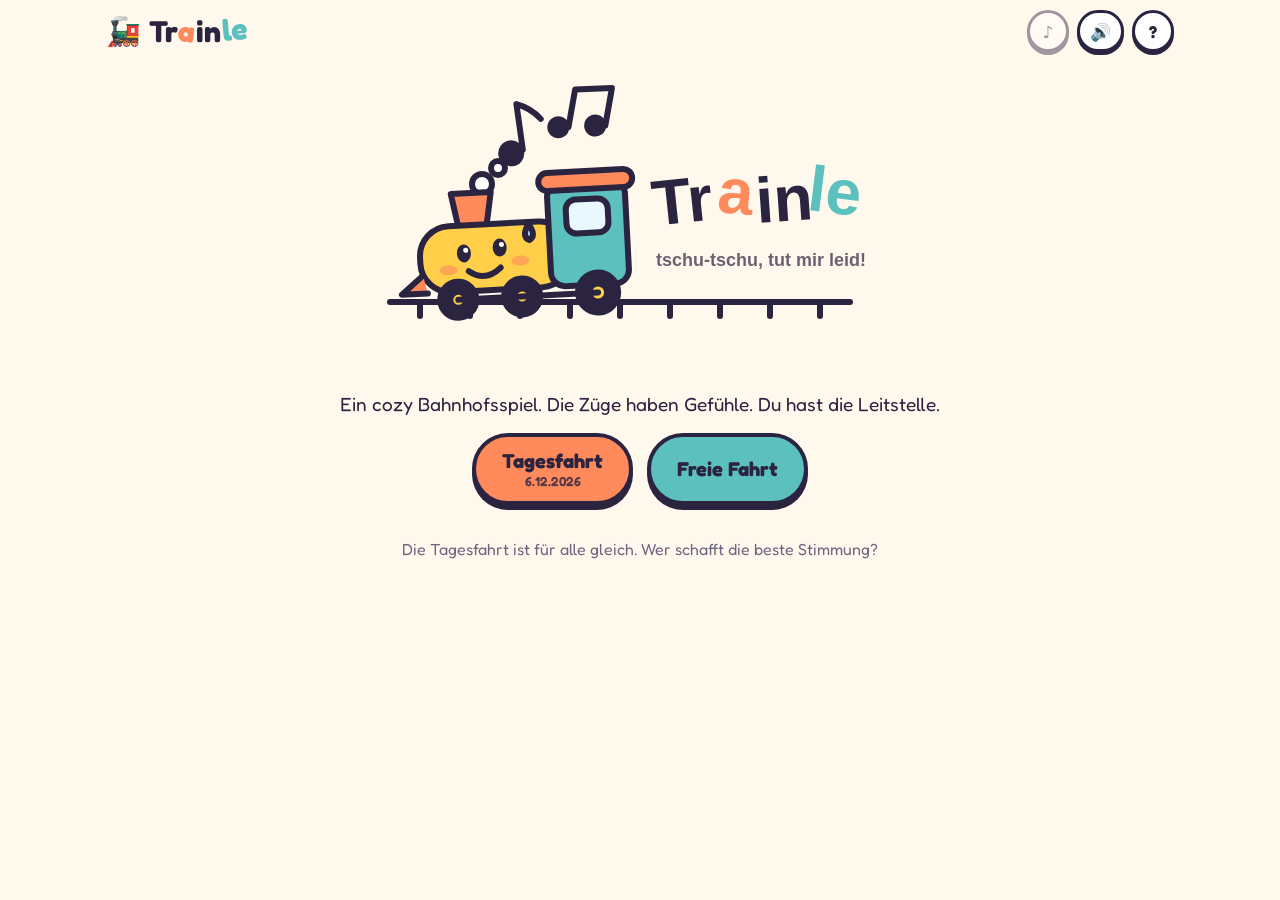
==== index.html @ d8841783 "Trainle-Prototyp: Bahnhof mit drei Gleisen und fünf Zügen mit Gefühlen - Takt-Fahrplan planen, mit K" ====
<!doctype html>
<html lang="de">
<head>
  <meta charset="utf-8">
  <meta name="viewport" content="width=device-width, initial-scale=1, viewport-fit=cover">
  <title>Trainle</title>
  <meta name="description" content="Trainle: ein cozy Bahnhofsspiel. Züge mit Gefühlen, ein Hauptbahnhof mit drei Gleisen und du in der Leitstelle.">
  <link rel="icon" href="data:image/svg+xml,%3Csvg xmlns='http://www.w3.org/2000/svg' viewBox='0 0 32 32'%3E%3Crect x='3' y='9' width='26' height='17' rx='7' fill='%23ffcf4a' stroke='%232b2440' stroke-width='2.5'/%3E%3Ccircle cx='12' cy='16' r='2' fill='%232b2440'/%3E%3Ccircle cx='20' cy='16' r='2' fill='%232b2440'/%3E%3Cpath d='M12 21q4 3 8 0' stroke='%232b2440' stroke-width='2' fill='none' stroke-linecap='round'/%3E%3C/svg%3E">
  <link rel="preconnect" href="https://fonts.googleapis.com">
  <link rel="preconnect" href="https://fonts.gstatic.com" crossorigin>
  <link href="https://fonts.googleapis.com/css2?family=Fredoka:wght@400;600;700&display=swap" rel="stylesheet">
  <link rel="stylesheet" href="style.css?v=1.0.1">
</head>
<body>
  <header class="top">
    <button id="home-btn" class="brand" type="button" title="Zum Start">
      <span class="brand-loco" aria-hidden="true">🚂</span>
      <span class="brand-word">Tr<span class="a">a</span>in<span class="le">le</span></span>
    </button>
    <div class="top-buttons">
      <button id="music-btn" class="icon-btn" type="button" title="Musik" aria-label="Musik an oder aus">♪</button>
      <button id="sound-btn" class="icon-btn" type="button" title="Ton" aria-label="Ton an oder aus">🔊</button>
      <button id="help-btn" class="icon-btn" type="button" title="So geht's" aria-label="Spielanleitung">?</button>
    </div>
  </header>

  <main>
    <section id="screen-start" class="screen">
      <img src="assets/logo.svg" class="hero-logo" alt="Trainle: eine Lok mit Gesicht, aus dem Kamin steigen Musiknoten">
      <p class="tagline">Ein cozy Bahnhofsspiel. Die Züge haben Gefühle. Du hast die Leitstelle.</p>
      <div class="start-buttons">
        <button id="daily-btn" class="big-btn" type="button">Tagesfahrt <small id="daily-date"></small></button>
        <button id="free-btn" class="big-btn alt" type="button">Freie Fahrt</button>
      </div>
      <p id="daily-best" class="dim center"></p>
      <p id="friends-note" class="dim center small"></p>
    </section>

    <section id="screen-plan" class="screen" hidden>
      <h2>Fahrplan <span id="plan-title" class="dim"></span></h2>
      <p class="dim">Der Bahnhof fährt im Takt. Lege für jede Linie das Gleis fest. Die Grafik zeigt, wo sich Züge in die Quere kommen.</p>
      <div id="plan-lines" class="plan-lines"></div>
      <div class="timeline-wrap"><svg id="timeline" viewBox="0 0 640 150" role="img" aria-label="Gleisbelegung im Tagesverlauf"></svg></div>
      <p id="plan-warn" class="plan-warn"></p>
      <label class="strict"><input type="checkbox" id="strict"> Strenger Takt <span class="dim">(kein Pausieren, Warten stresst mehr)</span></label>
      <button id="start-day" class="big-btn" type="button">Tag starten 🚆</button>
    </section>

    <section id="screen-game" class="screen wide" hidden>
      <div class="hud">
        <div class="clock" id="clock">05:00</div>
        <div class="mood" title="Stimmung im ganzen Bahnhof">
          <span class="mood-label">Stimmung</span>
          <div class="bar"><i id="mood-bar"></i></div>
          <b id="mood-val">70%</b>
        </div>
        <div class="hearts" id="hearts" title="Herzen zum Trösten. Alle 15 Minuten kommt eines dazu."></div>
        <div class="controls">
          <button id="pause-btn" class="icon-btn" type="button" title="Pause (Leertaste)" aria-label="Pause">❚❚</button>
          <button id="speed-btn" class="icon-btn" type="button" title="Tempo" aria-label="Tempo">1×</button>
        </div>
      </div>
      <div class="board">
        <aside class="queue-wrap">
          <h3>Einfahrt <span class="dim small">wartet auf ein Gleis</span></h3>
          <div id="queue" class="queue"><p class="dim small empty">Niemand wartet.</p></div>
        </aside>
        <div id="station" class="station"></div>
      </div>
      <div id="panel" class="panel"></div>
      <div id="ticker" class="ticker" aria-live="polite"></div>
      <div id="pause-overlay" class="pause-overlay" hidden><span>Pause</span></div>
    </section>

    <section id="screen-end" class="screen" hidden></section>
  </main>

  <dialog id="help">
    <h2>So geht's</h2>
    <ol>
      <li><b>Fahrplan:</b> Fünf Linien fahren im Takt. Gib jeder ein Gleis. Wo sich Blöcke überschneiden, muss jemand warten.</li>
      <li><b>Der Tag:</b> Von 05:00 bis 08:00 fahren Züge ein. Ist ihr Gleis besetzt oder sind sie Extrazüge, warten sie in der <b>Einfahrt</b>. Tippe auf den Zug und dann auf ein freies Gleis.</li>
      <li><b>Gefühle:</b> Wartende Züge werden gestresst. Tippe einen Zug an und
        <b>tröste</b> ihn (kostet ein 💛), gib ihm <b>mehr Zeit</b> oder lass ihn <b>früher los</b>. Jeder Charakter reagiert anders.</li>
      <li><b>Stimmung:</b> Wer zufrieden abfährt, hebt die Stimmung im Bahnhof. Es gibt kein Game Over, höchstens einen schlechten Tag.</li>
    </ol>
    <h3>Die Charaktere</h3>
    <ul id="help-chars" class="help-chars"></ul>
    <p class="dim small">Leertaste pausiert. Die Tagesfahrt ist für alle gleich, die freie Fahrt jedes Mal neu.</p>
    <form method="dialog"><button class="big-btn" type="submit">Los geht's</button></form>
  </dialog>

  <script src="game.js?v=1.0.2"></script>
</body>
</html>
---- style.css ----
:root {
  --bg: #fff8ec;
  --card: #ffffff;
  --ink: #2b2440;
  --dim: #6d6680;
  --accent: #ff8a5b;
  --teal: #5bc0be;
  --yellow: #ffcf4a;
  --red: #e4572e;
  --line: #2b2440;
  --sky-day: #cfeefb;
  --sky-night: #1d2340;
  --platform: #e8dcc6;
  --radius: 18px;
}

* { box-sizing: border-box; }
html, body { margin: 0; }
body {
  background: var(--bg);
  color: var(--ink);
  font-family: "Fredoka", "Trebuchet MS", system-ui, sans-serif;
  min-height: 100vh;
  -webkit-tap-highlight-color: transparent;
}
button { font: inherit; color: inherit; cursor: pointer; }
.dim { color: var(--dim); }
.small { font-size: 0.85em; }
.center { text-align: center; }
[hidden] { display: none !important; }

/* Kopfzeile */
.top {
  display: flex; align-items: center; justify-content: space-between;
  padding: 10px 16px; max-width: 1100px; margin: 0 auto;
}
.brand {
  display: flex; align-items: center; gap: 8px;
  background: none; border: 0; padding: 0;
}
.brand-loco { font-size: 28px; display: inline-block; animation: bob 1.4s ease-in-out infinite alternate; }
.brand-word { font-size: 30px; font-weight: 700; letter-spacing: 0.5px; }
.brand-word .a { color: var(--accent); display: inline-block; transform: rotate(6deg); }
.brand-word .le { color: var(--teal); display: inline-block; transform: rotate(-5deg) translateY(-2px); }
@keyframes bob { from { transform: translateY(0) rotate(-3deg); } to { transform: translateY(-3px) rotate(3deg); } }
.top-buttons { display: flex; gap: 8px; }

.icon-btn {
  min-width: 42px; height: 42px; padding: 0 10px;
  border-radius: 999px; border: 3px solid var(--ink);
  background: var(--card); font-weight: 700; font-size: 17px;
  box-shadow: 0 3px 0 var(--ink);
}
.icon-btn:active { transform: translateY(2px); box-shadow: 0 1px 0 var(--ink); }
.icon-btn.off { opacity: 0.45; }
.icon-btn:disabled { opacity: 0.35; cursor: not-allowed; }

.big-btn {
  font-size: 20px; font-weight: 700; padding: 12px 26px;
  border-radius: 999px; border: 4px solid var(--ink);
  background: var(--accent); box-shadow: 0 5px 0 var(--ink);
}
.big-btn.alt { background: var(--teal); }
.big-btn:active { transform: translateY(4px); box-shadow: 0 1px 0 var(--ink); }
.big-btn small { display: block; font-size: 13px; font-weight: 600; opacity: 0.8; }

/* Screens */
main { padding: 0 16px 32px; }
.screen { max-width: 760px; margin: 0 auto; }
.screen.wide { max-width: 1100px; position: relative; }
#screen-start { display: flex; flex-direction: column; align-items: center; gap: 18px; padding-top: 12px; }
.hero-logo { width: min(560px, 100%); height: auto; }
.tagline { font-size: 19px; text-align: center; margin: 0; }
.start-buttons { display: flex; gap: 14px; flex-wrap: wrap; justify-content: center; }

/* Planung */
h2 { margin: 12px 0 6px; }
.plan-lines { display: grid; gap: 10px; margin: 14px 0; }
.line-card {
  display: grid; grid-template-columns: 64px 1fr auto; gap: 12px; align-items: center;
  background: var(--card); border: 3px solid var(--ink); border-radius: var(--radius);
  padding: 10px 12px;
}
.line-card .lc-face { width: 64px; height: 48px; border-radius: 14px; border: 3px solid var(--ink); display: grid; place-items: center; }
.line-card .lc-face svg { width: 44px; height: 44px; }
.line-card h4 { margin: 0; font-size: 18px; }
.line-card p { margin: 2px 0 0; font-size: 14px; }
.track-pick { display: flex; gap: 6px; }
.track-pick button {
  width: 40px; height: 40px; border-radius: 12px; border: 3px solid var(--ink);
  background: var(--bg); font-weight: 700;
}
.track-pick button.on { background: var(--yellow); box-shadow: 0 3px 0 var(--ink); }
.timeline-wrap { background: var(--card); border: 3px solid var(--ink); border-radius: var(--radius); padding: 8px; }
#timeline { width: 100%; height: auto; display: block; font-family: inherit; }
.plan-warn { min-height: 1.4em; font-weight: 600; }
.plan-warn .bad { color: var(--red); }
.plan-warn .ok { color: #2f8f6b; }
.strict { display: block; margin: 8px 0 16px; }

/* Spiel */
.hud {
  display: flex; align-items: center; gap: 14px; flex-wrap: wrap;
  background: var(--card); border: 3px solid var(--ink); border-radius: var(--radius);
  padding: 8px 12px; margin-bottom: 12px;
}
.clock {
  font-size: 26px; font-weight: 700; font-variant-numeric: tabular-nums;
  background: var(--ink); color: var(--yellow); padding: 2px 12px; border-radius: 10px;
}
.mood { display: flex; align-items: center; gap: 8px; flex: 1; min-width: 180px; }
.mood .bar { flex: 1; height: 16px; border: 3px solid var(--ink); border-radius: 999px; overflow: hidden; background: #f0e6d6; }
.mood .bar i { display: block; height: 100%; width: 70%; background: linear-gradient(90deg, var(--accent), var(--yellow), var(--teal)); background-size: 300px 100%; transition: width 0.4s; }
.mood b { min-width: 3.2em; text-align: right; font-variant-numeric: tabular-nums; }
.hearts { font-size: 20px; letter-spacing: 2px; }
.controls { display: flex; gap: 6px; }

.board { display: grid; grid-template-columns: 210px 1fr; gap: 12px; }
.queue-wrap {
  background: var(--card); border: 3px solid var(--ink); border-radius: var(--radius); padding: 8px 10px;
}
.queue-wrap h3 { margin: 0 0 6px; font-size: 17px; }
.queue-wrap h3 .small { display: block; font-weight: 400; }
.queue { display: flex; flex-direction: column; gap: 8px; }
.queue .empty { margin: 4px 0; }
.qcard {
  position: relative; display: grid; grid-template-columns: 44px 1fr; gap: 8px; align-items: center;
  border: 3px solid var(--ink); border-radius: 14px; padding: 6px 8px;
  background: var(--bg); cursor: pointer; animation: pop 0.3s ease-out;
}
.qcard .qface { width: 44px; height: 38px; border-radius: 10px; border: 2px solid var(--ink); display: grid; place-items: center; background: var(--c); }
.qcard .qface svg { width: 34px; height: 34px; }
.qcard .qname { font-weight: 700; font-size: 15px; line-height: 1.1; }
.qcard .qmeta { font-size: 12px; color: var(--dim); }
.qcard .qsay { grid-column: 1 / -1; font-size: 13px; font-style: italic; min-height: 0; }
.qcard .qsay:not(:empty) { animation: pop 0.25s ease-out; }
.qcard.sel, .train.sel .body { outline: 4px solid var(--accent); outline-offset: 3px; }
.qcard.urgent { animation: wobble 0.6s ease-in-out infinite; }
@keyframes pop { from { transform: scale(0.85); opacity: 0; } to { transform: scale(1); opacity: 1; } }
@keyframes wobble { 0%,100% { transform: rotate(0); } 25% { transform: rotate(-1.5deg); } 75% { transform: rotate(1.5deg); } }

.stressbar { height: 7px; border-radius: 99px; background: #e9e2d4; border: 2px solid var(--ink); overflow: hidden; margin-top: 3px; }
.stressbar i { display: block; height: 100%; width: 0; background: var(--teal); transition: width 0.3s, background 0.3s; }
.stressbar i.mid { background: var(--yellow); }
.stressbar i.high { background: var(--red); }

.station {
  --dark: 1;
  position: relative;
  border: 3px solid var(--ink); border-radius: var(--radius);
  background:
    linear-gradient(to bottom, rgba(29,35,64,var(--dark)) 0%, rgba(29,35,64,calc(var(--dark) * 0.85)) 100%),
    linear-gradient(to bottom, var(--sky-day), #fdf3dd);
  overflow-x: clip; overflow-y: visible;
  padding: 44px 0 10px;
  display: flex; flex-direction: column; gap: 0;
  min-height: 360px;
}
.station .stars { position: absolute; inset: 0; pointer-events: none; opacity: var(--dark); background-image:
  radial-gradient(2px 2px at 12% 14%, #fff 50%, transparent 51%),
  radial-gradient(2px 2px at 34% 8%, #fff 50%, transparent 51%),
  radial-gradient(1.5px 1.5px at 58% 18%, #fff 50%, transparent 51%),
  radial-gradient(2px 2px at 81% 10%, #fff 50%, transparent 51%),
  radial-gradient(1.5px 1.5px at 92% 22%, #fff 50%, transparent 51%); }
.row {
  position: relative; height: 104px;
  border-bottom: 10px solid var(--platform);
  cursor: default;
}
.row:last-child { border-bottom: 0; }
.row .rail {
  position: absolute; left: 0; right: 0; bottom: 14px; height: 8px;
  border-top: 3px solid #6b5f53; border-bottom: 3px solid #6b5f53;
  background: repeating-linear-gradient(90deg, transparent 0 18px, #8b7b6b 18px 24px);
}
.row .gleis {
  position: absolute; left: 10px; top: 4px; z-index: 3;
  background: #1b5ea8; color: #fff; font-weight: 700;
  border: 2px solid #fff; border-radius: 8px; padding: 0 8px; font-size: 14px;
}
.row .gleis.wish { box-shadow: 0 0 0 3px var(--yellow); }
.row.free { cursor: pointer; background: rgba(91, 192, 190, 0.28); }
.row.free::after {
  content: "Hierhin tippen"; position: absolute; left: 50%; top: 42%; transform: translate(-50%, -50%);
  font-weight: 700; color: #fff; text-shadow: 0 2px 0 var(--ink); pointer-events: none;
  animation: bob 0.8s ease-in-out infinite alternate;
}

.train {
  position: absolute; bottom: 18px; z-index: 2;
  display: flex; flex-direction: column; align-items: stretch;
  cursor: pointer;
}
.train.moving { transition: left 1.3s cubic-bezier(.3,.1,.25,1); }
.train.leaving { transition: left 1.4s cubic-bezier(.6,0,.9,.5); }
.train .tag {
  align-self: flex-end; font-size: 12px; background: var(--card); border: 2px solid var(--ink);
  border-radius: 99px; padding: 0 8px; white-space: nowrap;
}
.train .tag em { color: var(--red); font-style: normal; font-weight: 700; }
.train .stressbar { align-self: flex-end; width: 80px; }
.train .body { display: flex; align-items: flex-end; gap: 4px; margin-top: 3px; border-radius: 14px; }
.train .car {
  width: 54px; height: 36px; background: var(--c); border: 3px solid var(--ink); border-radius: 10px;
  display: flex; justify-content: space-evenly; align-items: center; position: relative;
}
.train .car i { width: 14px; height: 12px; background: #e9f7ff; border: 2px solid var(--ink); border-radius: 4px; }
.train .loco {
  width: 74px; height: 50px; background: var(--c); border: 3px solid var(--ink);
  border-radius: 12px 26px 12px 12px; position: relative; display: grid; place-items: center;
  box-shadow: inset 0 -8px 0 var(--a);
}
.train .loco svg { width: 46px; height: 46px; margin-top: -4px; }
.train .dwell { height: 5px; background: rgba(0,0,0,.15); border-radius: 99px; overflow: hidden; margin-top: 4px; }
.train .dwell i { display: block; height: 100%; width: 0; background: var(--yellow); }
.train.happy-hop .body { animation: hop 0.4s ease-out 2; }
@keyframes hop { 50% { transform: translateY(-6px); } }

.bubble {
  position: absolute; bottom: calc(100% + 6px); right: -6px; z-index: 10;
  background: #fff; border: 3px solid var(--ink); border-radius: 14px; padding: 4px 10px;
  font-size: 14px; font-weight: 600; white-space: nowrap; max-width: 260px;
  animation: pop 0.25s ease-out;
  pointer-events: none;
}
.bubble::after {
  content: ""; position: absolute; right: 24px; bottom: -10px; width: 12px; height: 12px;
  background: #fff; border-right: 3px solid var(--ink); border-bottom: 3px solid var(--ink); transform: rotate(45deg);
}
.bubble.out { opacity: 0; transition: opacity 0.3s; }
.float-heart { position: absolute; right: 20px; bottom: 50px; font-size: 22px; animation: rise 1s ease-out forwards; pointer-events: none; z-index: 11; }
@keyframes rise { to { transform: translateY(-50px); opacity: 0; } }

.panel {
  margin-top: 12px; min-height: 92px;
  background: var(--card); border: 3px solid var(--ink); border-radius: var(--radius); padding: 10px 12px;
  display: flex; gap: 14px; align-items: center; flex-wrap: wrap;
}
.panel .p-face { width: 70px; height: 56px; border-radius: 14px; border: 3px solid var(--ink); display: grid; place-items: center; background: var(--c); }
.panel .p-face svg { width: 48px; height: 48px; }
.panel .p-info { flex: 1; min-width: 200px; }
.panel .p-info b { font-size: 18px; }
.panel .p-info p { margin: 2px 0; font-size: 14px; }
.panel .p-actions { display: flex; gap: 8px; flex-wrap: wrap; }
.act {
  border: 3px solid var(--ink); border-radius: 12px; background: var(--bg); padding: 8px 12px; font-weight: 700;
  box-shadow: 0 3px 0 var(--ink);
}
.act.primary { background: var(--yellow); }
.act:active { transform: translateY(2px); box-shadow: 0 1px 0 var(--ink); }
.act:disabled { opacity: 0.4; cursor: not-allowed; box-shadow: none; }
.panel .hint { margin: 0; color: var(--dim); }

.ticker {
  margin-top: 10px; padding: 6px 12px; border-radius: 12px;
  background: var(--ink); color: var(--yellow); font-size: 14px; min-height: 1.9em;
}
.ticker::before { content: "📢 "; }

.pause-overlay {
  position: absolute; inset: 60px 0 0; display: grid; place-items: center; z-index: 20;
  background: rgba(255, 248, 236, 0.6); backdrop-filter: blur(2px); pointer-events: none;
}
.pause-overlay span { font-size: 42px; font-weight: 700; background: var(--card); border: 4px solid var(--ink); border-radius: 20px; padding: 6px 28px; }

/* Ende */
#screen-end { text-align: center; padding-top: 16px; }
.end-stars { font-size: 46px; letter-spacing: 6px; }
.end-mood { font-size: 22px; font-weight: 700; }
.end-trains { font-size: 26px; line-height: 1.5; word-break: break-all; margin: 10px auto; max-width: 520px; }
.end-list { text-align: left; background: var(--card); border: 3px solid var(--ink); border-radius: var(--radius); padding: 10px 16px; margin: 14px 0; }
.end-list p { margin: 4px 0; }
.end-buttons { display: flex; gap: 12px; justify-content: center; flex-wrap: wrap; margin-top: 12px; }

/* Hilfe */
dialog {
  border: 4px solid var(--ink); border-radius: 22px; max-width: 560px; width: calc(100% - 32px);
  background: var(--bg); color: var(--ink); padding: 18px 22px;
}
dialog::backdrop { background: rgba(43, 36, 64, 0.5); }
dialog li { margin: 6px 0; }
.help-chars { padding-left: 0; list-style: none; }
.help-chars li { display: flex; gap: 10px; align-items: center; }
.help-chars .dot { width: 18px; height: 18px; border-radius: 50%; border: 2px solid var(--ink); flex: none; }

@media (max-width: 760px) {
  .board { grid-template-columns: 1fr; }
  .queue { flex-direction: row; overflow-x: auto; padding-bottom: 4px; }
  .qcard { min-width: 170px; }
  .line-card { grid-template-columns: 52px 1fr; }
  .line-card .lc-face { width: 52px; }
  .track-pick { grid-column: 1 / -1; }
  .brand-word { font-size: 24px; }
  .train .car { width: 40px; }
  .train .car i:nth-child(2) { display: none; }
  .train .loco { width: 64px; }
  .hud { gap: 8px; }
  .clock { font-size: 22px; }
}
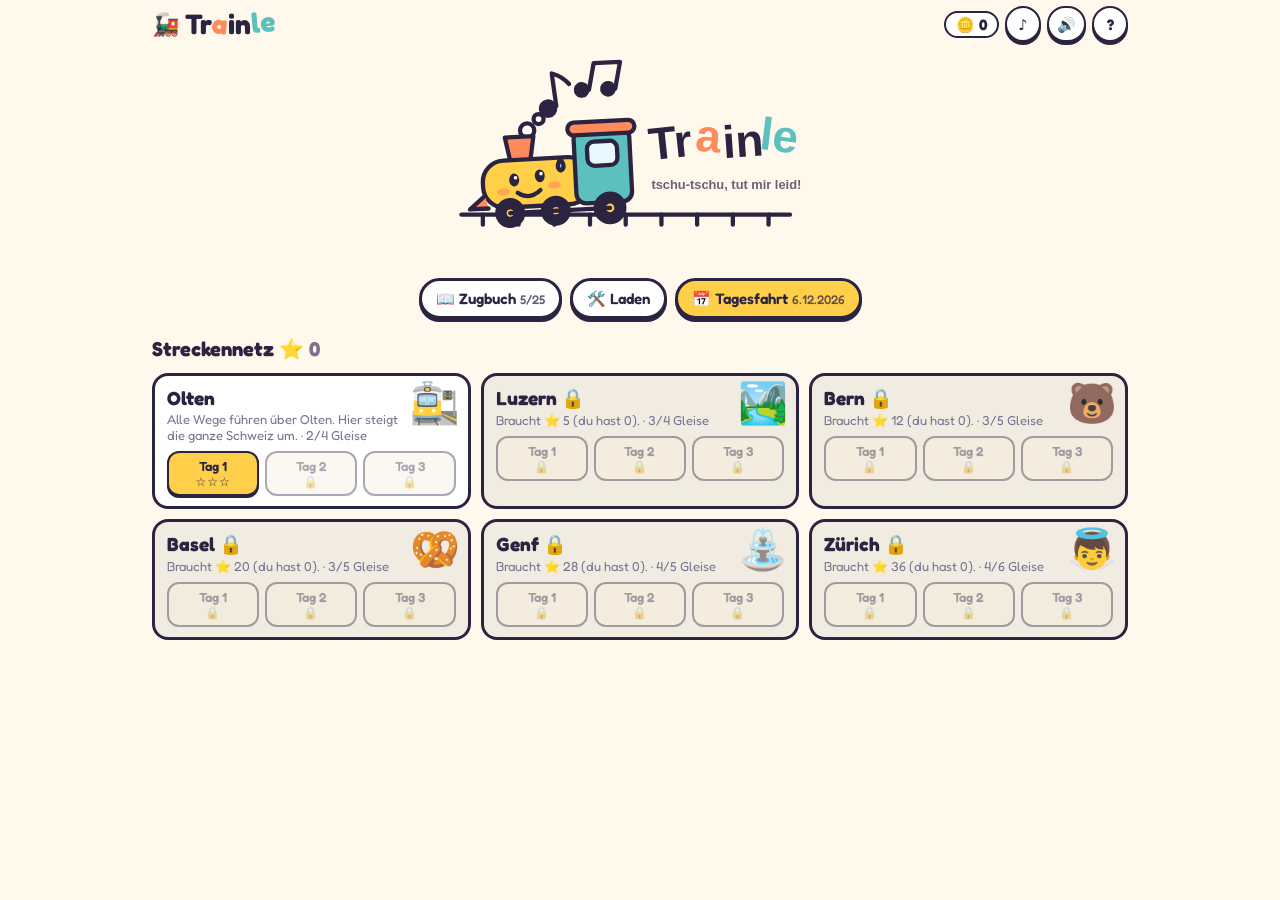
==== commit 0ef05ed6: "Trainle 2.0: 25 Züge, sechs Bahnhöfe, Bedürfnisse und Handy-Layout - 20 neue Züge mit eigenen Persön" ====
--- a/index.html
+++ b/index.html
@@ -2,94 +2,116 @@
 <html lang="de">
 <head>
   <meta charset="utf-8">
-  <meta name="viewport" content="width=device-width, initial-scale=1, viewport-fit=cover">
+  <meta name="viewport" content="width=device-width, initial-scale=1, viewport-fit=cover, interactive-widget=resizes-content">
+  <meta name="theme-color" content="#fff8ec">
   <title>Trainle</title>
-  <meta name="description" content="Trainle: ein cozy Bahnhofsspiel. Züge mit Gefühlen, ein Hauptbahnhof mit drei Gleisen und du in der Leitstelle.">
+  <meta name="description" content="Trainle: ein cozy Bahnhofsspiel. 25 Züge mit Gefühlen und Bedürfnissen, sechs Schweizer Bahnhöfe und du in der Leitstelle.">
   <link rel="icon" href="data:image/svg+xml,%3Csvg xmlns='http://www.w3.org/2000/svg' viewBox='0 0 32 32'%3E%3Crect x='3' y='9' width='26' height='17' rx='7' fill='%23ffcf4a' stroke='%232b2440' stroke-width='2.5'/%3E%3Ccircle cx='12' cy='16' r='2' fill='%232b2440'/%3E%3Ccircle cx='20' cy='16' r='2' fill='%232b2440'/%3E%3Cpath d='M12 21q4 3 8 0' stroke='%232b2440' stroke-width='2' fill='none' stroke-linecap='round'/%3E%3C/svg%3E">
   <link rel="preconnect" href="https://fonts.googleapis.com">
   <link rel="preconnect" href="https://fonts.gstatic.com" crossorigin>
-  <link href="https://fonts.googleapis.com/css2?family=Fredoka:wght@400;600;700&display=swap" rel="stylesheet">
-  <link rel="stylesheet" href="style.css?v=1.0.1">
+  <link href="https://fonts.googleapis.com/css2?family=Fredoka:wght@400;500;600;700&display=swap" rel="stylesheet">
+  <link rel="stylesheet" href="style.css?v=2.0.2">
 </head>
 <body>
-  <header class="top">
-    <button id="home-btn" class="brand" type="button" title="Zum Start">
-      <span class="brand-loco" aria-hidden="true">🚂</span>
-      <span class="brand-word">Tr<span class="a">a</span>in<span class="le">le</span></span>
-    </button>
-    <div class="top-buttons">
-      <button id="music-btn" class="icon-btn" type="button" title="Musik" aria-label="Musik an oder aus">♪</button>
-      <button id="sound-btn" class="icon-btn" type="button" title="Ton" aria-label="Ton an oder aus">🔊</button>
-      <button id="help-btn" class="icon-btn" type="button" title="So geht's" aria-label="Spielanleitung">?</button>
-    </div>
-  </header>
+  <div id="app">
+    <header class="top">
+      <button id="home-btn" class="brand" type="button" title="Zum Start">
+        <span class="brand-loco" aria-hidden="true">🚂</span>
+        <span class="brand-word">Tr<span class="a">a</span>in<span class="le">le</span></span>
+      </button>
+      <div class="top-buttons">
+        <span id="taler" class="taler" title="Taler: im Laden ausgeben">🪙 <b>0</b></span>
+        <button id="music-btn" class="icon-btn" type="button" title="Musik" aria-label="Musik an oder aus">♪</button>
+        <button id="sound-btn" class="icon-btn" type="button" title="Ton" aria-label="Ton an oder aus">🔊</button>
+        <button id="help-btn" class="icon-btn" type="button" title="So geht's" aria-label="Spielanleitung">?</button>
+      </div>
+    </header>
 
-  <main>
-    <section id="screen-start" class="screen">
+    <!-- Start: Streckennetz -->
+    <section id="screen-start" class="screen scroll">
       <img src="assets/logo.svg" class="hero-logo" alt="Trainle: eine Lok mit Gesicht, aus dem Kamin steigen Musiknoten">
-      <p class="tagline">Ein cozy Bahnhofsspiel. Die Züge haben Gefühle. Du hast die Leitstelle.</p>
       <div class="start-buttons">
-        <button id="daily-btn" class="big-btn" type="button">Tagesfahrt <small id="daily-date"></small></button>
-        <button id="free-btn" class="big-btn alt" type="button">Freie Fahrt</button>
+        <button id="album-btn" class="pill-btn" type="button">📖 Zugbuch <small id="album-count"></small></button>
+        <button id="shop-btn" class="pill-btn" type="button">🛠️ Laden</button>
+        <button id="daily-btn" class="pill-btn alt" type="button">📅 Tagesfahrt <small id="daily-date"></small></button>
       </div>
-      <p id="daily-best" class="dim center"></p>
-      <p id="friends-note" class="dim center small"></p>
+      <h2 class="net-title">Streckennetz <span id="star-total" class="dim"></span></h2>
+      <div id="stations" class="stations"></div>
     </section>
 
+    <!-- Fahrplan -->
     <section id="screen-plan" class="screen" hidden>
-      <h2>Fahrplan <span id="plan-title" class="dim"></span></h2>
-      <p class="dim">Der Bahnhof fährt im Takt. Lege für jede Linie das Gleis fest. Die Grafik zeigt, wo sich Züge in die Quere kommen.</p>
+      <div class="plan-head">
+        <h2 id="plan-title"></h2>
+        <p id="plan-sub" class="dim small"></p>
+      </div>
       <div id="plan-lines" class="plan-lines"></div>
-      <div class="timeline-wrap"><svg id="timeline" viewBox="0 0 640 150" role="img" aria-label="Gleisbelegung im Tagesverlauf"></svg></div>
-      <p id="plan-warn" class="plan-warn"></p>
-      <label class="strict"><input type="checkbox" id="strict"> Strenger Takt <span class="dim">(kein Pausieren, Warten stresst mehr)</span></label>
-      <button id="start-day" class="big-btn" type="button">Tag starten 🚆</button>
+      <div class="timeline-wrap"><svg id="timeline" viewBox="0 0 640 140" role="img" aria-label="Gleisbelegung im Tagesverlauf"></svg></div>
+      <p id="plan-warn" class="plan-warn small"></p>
+      <div class="plan-foot">
+        <button id="auto-plan" class="pill-btn" type="button">🪄 Automatisch</button>
+        <button id="start-day" class="big-btn" type="button">Tag starten 🚆</button>
+      </div>
     </section>
 
-    <section id="screen-game" class="screen wide" hidden>
+    <!-- Spiel -->
+    <section id="screen-game" class="screen game" hidden>
       <div class="hud">
-        <div class="clock" id="clock">05:00</div>
-        <div class="mood" title="Stimmung im ganzen Bahnhof">
-          <span class="mood-label">Stimmung</span>
+        <div class="clock"><svg id="clock-face" viewBox="0 0 40 40" aria-hidden="true"></svg><b id="clock">06:00</b></div>
+        <div class="mood" title="Stimmung im Bahnhof">
           <div class="bar"><i id="mood-bar"></i></div>
-          <b id="mood-val">70%</b>
+          <span id="mood-val">70%</span>
         </div>
-        <div class="hearts" id="hearts" title="Herzen zum Trösten. Alle 15 Minuten kommt eines dazu."></div>
-        <div class="controls">
-          <button id="pause-btn" class="icon-btn" type="button" title="Pause (Leertaste)" aria-label="Pause">❚❚</button>
-          <button id="speed-btn" class="icon-btn" type="button" title="Tempo" aria-label="Tempo">1×</button>
+        <div class="res">
+          <span id="res-hearts" title="Herzen zum Trösten">💛3</span>
+          <span id="res-snacks" title="Snacks im Kiosk">🥐3</span>
+          <span id="res-tools" title="Mechanikerinnen frei">🔧1</span>
         </div>
+        <button id="pause-btn" class="icon-btn sm" type="button" title="Pause (Leertaste)" aria-label="Pause">❚❚</button>
+        <button id="speed-btn" class="icon-btn sm" type="button" title="Tempo" aria-label="Tempo">1×</button>
       </div>
-      <div class="board">
-        <aside class="queue-wrap">
-          <h3>Einfahrt <span class="dim small">wartet auf ein Gleis</span></h3>
-          <div id="queue" class="queue"><p class="dim small empty">Niemand wartet.</p></div>
-        </aside>
-        <div id="station" class="station"></div>
-      </div>
+      <div id="board" class="board" aria-label="Abfahrtstafel"></div>
+      <div id="queue" class="queue"></div>
+      <div id="station" class="station"></div>
       <div id="panel" class="panel"></div>
       <div id="ticker" class="ticker" aria-live="polite"></div>
-      <div id="pause-overlay" class="pause-overlay" hidden><span>Pause</span></div>
+      <div id="pause-overlay" class="pause-overlay" hidden><span>Pause ☕</span></div>
     </section>
 
-    <section id="screen-end" class="screen" hidden></section>
-  </main>
+    <!-- Tagesende -->
+    <section id="screen-end" class="screen scroll" hidden></section>
+  </div>
 
   <dialog id="help">
     <h2>So geht's</h2>
     <ol>
-      <li><b>Fahrplan:</b> Fünf Linien fahren im Takt. Gib jeder ein Gleis. Wo sich Blöcke überschneiden, muss jemand warten.</li>
-      <li><b>Der Tag:</b> Von 05:00 bis 08:00 fahren Züge ein. Ist ihr Gleis besetzt oder sind sie Extrazüge, warten sie in der <b>Einfahrt</b>. Tippe auf den Zug und dann auf ein freies Gleis.</li>
-      <li><b>Gefühle:</b> Wartende Züge werden gestresst. Tippe einen Zug an und
-        <b>tröste</b> ihn (kostet ein 💛), gib ihm <b>mehr Zeit</b> oder lass ihn <b>früher los</b>. Jeder Charakter reagiert anders.</li>
-      <li><b>Stimmung:</b> Wer zufrieden abfährt, hebt die Stimmung im Bahnhof. Es gibt kein Game Over, höchstens einen schlechten Tag.</li>
+      <li><b>Fahrplan:</b> Jede Linie fährt im Takt. Die Leitstelle schlägt Gleise vor, du kannst sie ändern.</li>
+      <li><b>Abfahrtstafel:</b> Oben siehst du immer, wer wann auf welches Gleis kommt, auch Verspätungen.</li>
+      <li><b>Einfahrt:</b> Ist ein Gleis besetzt, warten Züge in der Einfahrt. Tippe den Zug an und dann ein freies Gleis.</li>
+      <li><b>Bedürfnisse:</b> Die Symbole über einem Zug zeigen, was er braucht. Tippe ihn an und drücke den leuchtenden Knopf:
+        💛 Trösten, 🥐 Snack, 🔧 Wartung, 🫧 Waschen, 💬 Plaudern, 🎵 Ständchen, 😴 Mehr Zeit.</li>
+      <li><b>Früher los</b> macht ein Gleis frei, aber wer noch nicht eingestiegen ist, verpasst den Zug.</li>
+      <li><b>Gleise haben Gefühle:</b> Ein Gleis, das lange niemand besucht, wird einsam. Ein Gleis, das nie Pause hat, wird müde.</li>
+      <li><b>Freunde:</b> Züge nebeneinander plaudern. Manche werden Freunde, manche zanken.</li>
+      <li><b>Fortschritt:</b> Sterne schalten neue Bahnhöfe frei, jeder neue Tag einen neuen Zug. Taler gibst du im Laden aus.</li>
     </ol>
-    <h3>Die Charaktere</h3>
-    <ul id="help-chars" class="help-chars"></ul>
-    <p class="dim small">Leertaste pausiert. Die Tagesfahrt ist für alle gleich, die freie Fahrt jedes Mal neu.</p>
+    <p class="dim small">Es gibt kein Game Over. Leertaste pausiert.</p>
     <form method="dialog"><button class="big-btn" type="submit">Los geht's</button></form>
   </dialog>
 
-  <script src="game.js?v=1.0.2"></script>
+  <dialog id="album">
+    <div class="dlg-head"><h2>📖 Zugbuch</h2><form method="dialog"><button class="icon-btn sm" type="submit" aria-label="Schliessen">✕</button></form></div>
+    <div id="album-grid" class="album-grid"></div>
+  </dialog>
+
+  <dialog id="shop">
+    <div class="dlg-head"><h2>🛠️ Laden</h2><form method="dialog"><button class="icon-btn sm" type="submit" aria-label="Schliessen">✕</button></form></div>
+    <p class="dim small">Taler verdienst du mit zufriedenen Zügen und erfüllten Wünschen.</p>
+    <div id="shop-list" class="shop-list"></div>
+  </dialog>
+
+  <script src="data.js?v=2.0.2"></script>
+  <script src="audio.js?v=2.0.2"></script>
+  <script src="game.js?v=2.0.2"></script>
 </body>
 </html>
--- a/style.css
+++ b/style.css
@@ -2,298 +2,418 @@
   --bg: #fff8ec;
   --card: #ffffff;
   --ink: #2b2440;
-  --dim: #6d6680;
+  --dim: #7a7290;
   --accent: #ff8a5b;
   --teal: #5bc0be;
   --yellow: #ffcf4a;
+  --pink: #ffb4c6;
   --red: #e4572e;
-  --line: #2b2440;
-  --sky-day: #cfeefb;
-  --sky-night: #1d2340;
-  --platform: #e8dcc6;
-  --radius: 18px;
+  --green: #3fa66b;
+  --soft: #f6eedd;
+  --radius: 16px;
+  --rh: 80px;
 }
 
 * { box-sizing: border-box; }
-html, body { margin: 0; }
+html, body { margin: 0; height: 100%; }
 body {
   background: var(--bg);
   color: var(--ink);
   font-family: "Fredoka", "Trebuchet MS", system-ui, sans-serif;
-  min-height: 100vh;
+  overscroll-behavior: none;
   -webkit-tap-highlight-color: transparent;
+  -webkit-user-select: none; user-select: none;
 }
 button { font: inherit; color: inherit; cursor: pointer; }
 .dim { color: var(--dim); }
 .small { font-size: 0.85em; }
-.center { text-align: center; }
 [hidden] { display: none !important; }
 
-/* Kopfzeile */
+#app {
+  height: 100vh; height: 100dvh;
+  max-width: 1000px; margin: 0 auto;
+  display: grid; grid-template-rows: auto 1fr;
+  overflow: hidden;
+}
+
+/* ---------- Kopfzeile ---------- */
 .top {
-  display: flex; align-items: center; justify-content: space-between;
-  padding: 10px 16px; max-width: 1100px; margin: 0 auto;
-}
-.brand {
-  display: flex; align-items: center; gap: 8px;
-  background: none; border: 0; padding: 0;
-}
-.brand-loco { font-size: 28px; display: inline-block; animation: bob 1.4s ease-in-out infinite alternate; }
-.brand-word { font-size: 30px; font-weight: 700; letter-spacing: 0.5px; }
+  display: flex; align-items: center; justify-content: space-between; gap: 8px;
+  padding: 6px 12px; padding-top: max(6px, env(safe-area-inset-top));
+}
+.brand { display: flex; align-items: center; gap: 6px; background: none; border: 0; padding: 0; }
+.brand-loco { font-size: 22px; display: inline-block; animation: bob 1.4s ease-in-out infinite alternate; }
+.brand-word { font-size: 24px; font-weight: 700; }
 .brand-word .a { color: var(--accent); display: inline-block; transform: rotate(6deg); }
 .brand-word .le { color: var(--teal); display: inline-block; transform: rotate(-5deg) translateY(-2px); }
 @keyframes bob { from { transform: translateY(0) rotate(-3deg); } to { transform: translateY(-3px) rotate(3deg); } }
-.top-buttons { display: flex; gap: 8px; }
+.top-buttons { display: flex; gap: 6px; align-items: center; }
+.taler { font-weight: 700; background: var(--card); border: 2.5px solid var(--ink); border-radius: 99px; padding: 2px 10px; font-size: 15px; }
+.taler.bump { animation: pop 0.4s ease-out; }
 
 .icon-btn {
-  min-width: 42px; height: 42px; padding: 0 10px;
-  border-radius: 999px; border: 3px solid var(--ink);
-  background: var(--card); font-weight: 700; font-size: 17px;
+  min-width: 36px; height: 36px; padding: 0 8px;
+  border-radius: 999px; border: 2.5px solid var(--ink);
+  background: var(--card); font-weight: 700; font-size: 15px;
   box-shadow: 0 3px 0 var(--ink);
 }
+.icon-btn.sm { min-width: 32px; height: 32px; font-size: 13px; }
 .icon-btn:active { transform: translateY(2px); box-shadow: 0 1px 0 var(--ink); }
 .icon-btn.off { opacity: 0.45; }
-.icon-btn:disabled { opacity: 0.35; cursor: not-allowed; }
+.icon-btn:disabled { opacity: 0.35; }
 
 .big-btn {
-  font-size: 20px; font-weight: 700; padding: 12px 26px;
-  border-radius: 999px; border: 4px solid var(--ink);
-  background: var(--accent); box-shadow: 0 5px 0 var(--ink);
-}
-.big-btn.alt { background: var(--teal); }
-.big-btn:active { transform: translateY(4px); box-shadow: 0 1px 0 var(--ink); }
-.big-btn small { display: block; font-size: 13px; font-weight: 600; opacity: 0.8; }
-
-/* Screens */
-main { padding: 0 16px 32px; }
-.screen { max-width: 760px; margin: 0 auto; }
-.screen.wide { max-width: 1100px; position: relative; }
-#screen-start { display: flex; flex-direction: column; align-items: center; gap: 18px; padding-top: 12px; }
-.hero-logo { width: min(560px, 100%); height: auto; }
-.tagline { font-size: 19px; text-align: center; margin: 0; }
-.start-buttons { display: flex; gap: 14px; flex-wrap: wrap; justify-content: center; }
-
-/* Planung */
-h2 { margin: 12px 0 6px; }
-.plan-lines { display: grid; gap: 10px; margin: 14px 0; }
-.line-card {
-  display: grid; grid-template-columns: 64px 1fr auto; gap: 12px; align-items: center;
+  font-size: 19px; font-weight: 700; padding: 10px 24px;
+  border-radius: 999px; border: 3.5px solid var(--ink);
+  background: var(--accent); box-shadow: 0 4px 0 var(--ink);
+}
+.big-btn:active { transform: translateY(3px); box-shadow: 0 1px 0 var(--ink); }
+.pill-btn {
+  font-size: 15px; font-weight: 600; padding: 8px 14px;
+  border-radius: 999px; border: 3px solid var(--ink); background: var(--card); box-shadow: 0 3px 0 var(--ink);
+}
+.pill-btn.alt { background: var(--yellow); }
+.pill-btn small { font-weight: 500; opacity: 0.75; }
+.pill-btn:active { transform: translateY(2px); box-shadow: 0 1px 0 var(--ink); }
+
+/* ---------- Screens ---------- */
+.screen { min-height: 0; padding: 0 12px 12px; }
+.screen.scroll { overflow-y: auto; }
+#screen-start { display: flex; flex-direction: column; align-items: center; gap: 12px; }
+.hero-logo { width: min(400px, 78%); height: auto; margin-top: 4px; }
+.start-buttons { display: flex; gap: 8px; flex-wrap: wrap; justify-content: center; }
+.net-title { margin: 6px 0 0; font-size: 20px; align-self: flex-start; }
+.stations { display: grid; gap: 10px; width: 100%; grid-template-columns: repeat(auto-fill, minmax(280px, 1fr)); }
+.st-card {
   background: var(--card); border: 3px solid var(--ink); border-radius: var(--radius);
-  padding: 10px 12px;
-}
-.line-card .lc-face { width: 64px; height: 48px; border-radius: 14px; border: 3px solid var(--ink); display: grid; place-items: center; }
-.line-card .lc-face svg { width: 44px; height: 44px; }
-.line-card h4 { margin: 0; font-size: 18px; }
-.line-card p { margin: 2px 0 0; font-size: 14px; }
-.track-pick { display: flex; gap: 6px; }
+  padding: 10px 12px; position: relative; overflow: hidden;
+}
+.st-card .st-deco { position: absolute; right: 8px; top: 2px; font-size: 40px; opacity: 0.9; }
+.st-card h3 { margin: 0; font-size: 19px; }
+.st-card p { margin: 2px 0 8px; font-size: 13px; padding-right: 44px; }
+.st-days { display: flex; gap: 6px; }
+.st-day {
+  flex: 1; border: 2.5px solid var(--ink); border-radius: 12px; background: var(--soft);
+  padding: 5px 4px; font-weight: 600; font-size: 13px; text-align: center; box-shadow: 0 2px 0 var(--ink);
+}
+.st-day .stars { display: block; font-size: 12px; letter-spacing: 1px; }
+.st-day.next { background: var(--yellow); animation: wobble 1.6s ease-in-out infinite; }
+.st-day:disabled { opacity: 0.4; box-shadow: none; animation: none; }
+.st-card.locked { background: #f1ece2; }
+.st-card.locked h3::after { content: " 🔒"; }
+
+/* ---------- Fahrplan ---------- */
+#screen-plan { display: grid; grid-template-rows: auto 1fr auto auto auto; gap: 6px; }
+.plan-head h2 { margin: 2px 0 0; font-size: 20px; }
+.plan-head p { margin: 0; }
+.plan-lines { overflow-y: auto; display: grid; gap: 6px; align-content: start; min-height: 0; }
+.line-row {
+  display: grid; grid-template-columns: 42px 1fr auto; gap: 8px; align-items: center;
+  background: var(--card); border: 2.5px solid var(--ink); border-radius: 14px; padding: 5px 8px;
+}
+.line-row .lr-face { width: 42px; height: 34px; border-radius: 10px; border: 2px solid var(--ink); display: grid; place-items: center; background: var(--c); }
+.line-row .lr-face svg { width: 30px; height: 30px; }
+.line-row b { font-size: 15px; }
+.line-row .lr-sub { font-size: 12px; color: var(--dim); line-height: 1.2; }
+.line-row .new { background: var(--pink); border-radius: 6px; padding: 0 5px; font-size: 11px; font-weight: 700; color: var(--ink); }
+.track-pick { display: flex; gap: 4px; }
 .track-pick button {
-  width: 40px; height: 40px; border-radius: 12px; border: 3px solid var(--ink);
-  background: var(--bg); font-weight: 700;
-}
-.track-pick button.on { background: var(--yellow); box-shadow: 0 3px 0 var(--ink); }
-.timeline-wrap { background: var(--card); border: 3px solid var(--ink); border-radius: var(--radius); padding: 8px; }
-#timeline { width: 100%; height: auto; display: block; font-family: inherit; }
-.plan-warn { min-height: 1.4em; font-weight: 600; }
+  width: 30px; height: 30px; border-radius: 9px; border: 2.5px solid var(--ink); background: var(--bg); font-weight: 700; font-size: 13px; padding: 0;
+}
+.track-pick button.on { background: var(--yellow); box-shadow: 0 2px 0 var(--ink); }
+.timeline-wrap { background: var(--card); border: 2.5px solid var(--ink); border-radius: 14px; padding: 4px; }
+#timeline { width: 100%; height: auto; display: block; font-family: inherit; max-height: 22vh; }
+.plan-warn { margin: 0; min-height: 1.2em; }
 .plan-warn .bad { color: var(--red); }
-.plan-warn .ok { color: #2f8f6b; }
-.strict { display: block; margin: 8px 0 16px; }
-
-/* Spiel */
+.plan-warn .ok { color: var(--green); }
+.plan-foot { display: flex; justify-content: space-between; align-items: center; gap: 8px; padding-bottom: env(safe-area-inset-bottom); }
+
+/* ---------- Spiel ---------- */
+#screen-game {
+  display: grid; grid-template-rows: auto auto auto 1fr auto auto; gap: 5px;
+  position: relative; padding-bottom: max(6px, env(safe-area-inset-bottom));
+}
 .hud {
-  display: flex; align-items: center; gap: 14px; flex-wrap: wrap;
-  background: var(--card); border: 3px solid var(--ink); border-radius: var(--radius);
-  padding: 8px 12px; margin-bottom: 12px;
-}
-.clock {
-  font-size: 26px; font-weight: 700; font-variant-numeric: tabular-nums;
-  background: var(--ink); color: var(--yellow); padding: 2px 12px; border-radius: 10px;
-}
-.mood { display: flex; align-items: center; gap: 8px; flex: 1; min-width: 180px; }
-.mood .bar { flex: 1; height: 16px; border: 3px solid var(--ink); border-radius: 999px; overflow: hidden; background: #f0e6d6; }
-.mood .bar i { display: block; height: 100%; width: 70%; background: linear-gradient(90deg, var(--accent), var(--yellow), var(--teal)); background-size: 300px 100%; transition: width 0.4s; }
-.mood b { min-width: 3.2em; text-align: right; font-variant-numeric: tabular-nums; }
-.hearts { font-size: 20px; letter-spacing: 2px; }
-.controls { display: flex; gap: 6px; }
-
-.board { display: grid; grid-template-columns: 210px 1fr; gap: 12px; }
-.queue-wrap {
-  background: var(--card); border: 3px solid var(--ink); border-radius: var(--radius); padding: 8px 10px;
-}
-.queue-wrap h3 { margin: 0 0 6px; font-size: 17px; }
-.queue-wrap h3 .small { display: block; font-weight: 400; }
-.queue { display: flex; flex-direction: column; gap: 8px; }
-.queue .empty { margin: 4px 0; }
+  display: flex; align-items: center; gap: 8px;
+  background: var(--card); border: 2.5px solid var(--ink); border-radius: 14px; padding: 4px 8px;
+}
+.clock { display: flex; align-items: center; gap: 4px; }
+.clock svg { width: 28px; height: 28px; }
+.clock b { font-size: 17px; font-variant-numeric: tabular-nums; }
+.mood { flex: 1; display: flex; align-items: center; gap: 5px; min-width: 60px; }
+.mood .bar { flex: 1; height: 12px; border: 2.5px solid var(--ink); border-radius: 99px; overflow: hidden; background: #f0e6d6; }
+.mood .bar i { display: block; height: 100%; width: 70%; background: linear-gradient(90deg, #ff9a8b, var(--yellow), #8fd6a8); transition: width 0.5s; }
+.mood span { font-size: 13px; font-weight: 700; min-width: 2.6em; text-align: right; font-variant-numeric: tabular-nums; }
+.res { display: flex; gap: 6px; font-size: 14px; font-weight: 600; white-space: nowrap; }
+.res span.empty { opacity: 0.4; }
+
+.board {
+  display: flex; gap: 5px; overflow-x: auto; scrollbar-width: none;
+  background: #1f3b73; border-radius: 12px; padding: 4px 5px; min-height: 34px;
+}
+.board::-webkit-scrollbar { display: none; }
+.bchip {
+  flex: none; display: flex; align-items: center; gap: 4px;
+  background: #2d4f92; color: #fff; border-radius: 8px; padding: 2px 7px; font-size: 12px; white-space: nowrap;
+}
+.bchip b { color: #ffe27a; font-variant-numeric: tabular-nums; }
+.bchip .gl { background: #fff; color: #1f3b73; border-radius: 5px; padding: 0 4px; font-weight: 700; }
+.bchip .late { color: #ff9b8a; font-weight: 700; }
+.bchip .dot { width: 9px; height: 9px; border-radius: 50%; background: var(--c); border: 1.5px solid #fff; }
+.bchip.waiting { background: #a8433a; }
+.board .bempty { color: #c9d6f2; font-size: 12px; padding: 4px; }
+
+.queue { display: flex; gap: 6px; overflow-x: auto; min-height: 50px; align-items: stretch; scrollbar-width: none; }
+.queue::-webkit-scrollbar { display: none; }
+.queue .qempty {
+  flex: 1; display: flex; align-items: center; justify-content: center; gap: 6px;
+  border: 2.5px dashed #d9cdb8; border-radius: 12px; color: var(--dim); font-size: 13px;
+}
 .qcard {
-  position: relative; display: grid; grid-template-columns: 44px 1fr; gap: 8px; align-items: center;
-  border: 3px solid var(--ink); border-radius: 14px; padding: 6px 8px;
-  background: var(--bg); cursor: pointer; animation: pop 0.3s ease-out;
-}
-.qcard .qface { width: 44px; height: 38px; border-radius: 10px; border: 2px solid var(--ink); display: grid; place-items: center; background: var(--c); }
-.qcard .qface svg { width: 34px; height: 34px; }
-.qcard .qname { font-weight: 700; font-size: 15px; line-height: 1.1; }
-.qcard .qmeta { font-size: 12px; color: var(--dim); }
-.qcard .qsay { grid-column: 1 / -1; font-size: 13px; font-style: italic; min-height: 0; }
-.qcard .qsay:not(:empty) { animation: pop 0.25s ease-out; }
-.qcard.sel, .train.sel .body { outline: 4px solid var(--accent); outline-offset: 3px; }
-.qcard.urgent { animation: wobble 0.6s ease-in-out infinite; }
+  flex: none; display: grid; grid-template-columns: 38px auto; gap: 6px; align-items: center; position: relative;
+  border: 2.5px solid var(--ink); border-radius: 12px; padding: 3px 8px 3px 4px; background: var(--card);
+  cursor: pointer; animation: pop 0.3s ease-out; max-width: 210px;
+}
+.qcard .qface { width: 38px; height: 32px; border-radius: 9px; border: 2px solid var(--ink); display: grid; place-items: center; background: var(--c); }
+.qcard .qface svg { width: 28px; height: 28px; }
+.qcard .qname { font-weight: 600; font-size: 13px; line-height: 1.1; white-space: nowrap; }
+.qcard .qmeta { font-size: 11px; color: var(--dim); white-space: nowrap; }
+.qcard .qsay { position: absolute; left: 4px; right: 4px; top: -2px; transform: translateY(-100%); font-size: 11px; background: #fff; border: 2px solid var(--ink); border-radius: 8px; padding: 0 5px; white-space: nowrap; overflow: hidden; text-overflow: ellipsis; z-index: 5; }
+.qcard .qsay:empty { display: none; }
+.qcard.sel { outline: 3.5px solid var(--accent); outline-offset: 1px; }
+.qcard.urgent { animation: wobble 0.7s ease-in-out infinite; }
 @keyframes pop { from { transform: scale(0.85); opacity: 0; } to { transform: scale(1); opacity: 1; } }
 @keyframes wobble { 0%,100% { transform: rotate(0); } 25% { transform: rotate(-1.5deg); } 75% { transform: rotate(1.5deg); } }
 
-.stressbar { height: 7px; border-radius: 99px; background: #e9e2d4; border: 2px solid var(--ink); overflow: hidden; margin-top: 3px; }
-.stressbar i { display: block; height: 100%; width: 0; background: var(--teal); transition: width 0.3s, background 0.3s; }
-.stressbar i.mid { background: var(--yellow); }
-.stressbar i.high { background: var(--red); }
-
+.needs { display: inline-flex; gap: 1px; }
+.needs i { font-style: normal; display: inline-block; animation: needpulse 1.2s ease-in-out infinite; }
+@keyframes needpulse { 50% { transform: translateY(-2px) scale(1.15); } }
+
+/* Bahnhof */
 .station {
-  --dark: 1;
-  position: relative;
-  border: 3px solid var(--ink); border-radius: var(--radius);
-  background:
-    linear-gradient(to bottom, rgba(29,35,64,var(--dark)) 0%, rgba(29,35,64,calc(var(--dark) * 0.85)) 100%),
-    linear-gradient(to bottom, var(--sky-day), #fdf3dd);
+  --dark: 0;
+  position: relative; min-height: 0;
+  border: 2.5px solid var(--ink); border-radius: var(--radius);
+  background: linear-gradient(to bottom, var(--sky, #cfeefb), #fdf3dd);
+  display: flex; flex-direction: column;
   overflow-x: clip; overflow-y: visible;
-  padding: 44px 0 10px;
-  display: flex; flex-direction: column; gap: 0;
-  min-height: 360px;
-}
-.station .stars { position: absolute; inset: 0; pointer-events: none; opacity: var(--dark); background-image:
-  radial-gradient(2px 2px at 12% 14%, #fff 50%, transparent 51%),
-  radial-gradient(2px 2px at 34% 8%, #fff 50%, transparent 51%),
-  radial-gradient(1.5px 1.5px at 58% 18%, #fff 50%, transparent 51%),
-  radial-gradient(2px 2px at 81% 10%, #fff 50%, transparent 51%),
-  radial-gradient(1.5px 1.5px at 92% 22%, #fff 50%, transparent 51%); }
-.row {
-  position: relative; height: 104px;
-  border-bottom: 10px solid var(--platform);
-  cursor: default;
-}
-.row:last-child { border-bottom: 0; }
+}
+.station::before {
+  content: ""; position: absolute; inset: 0; border-radius: inherit; pointer-events: none; z-index: 0;
+  background: linear-gradient(to bottom, #1d2340, #2c3060);
+  opacity: calc(var(--dark) * 0.82);
+}
+.station .stars { position: absolute; inset: 0; pointer-events: none; z-index: 0; opacity: var(--dark); background-image:
+  radial-gradient(2px 2px at 12% 10%, #fff 50%, transparent 51%),
+  radial-gradient(2px 2px at 34% 6%, #fff 50%, transparent 51%),
+  radial-gradient(1.5px 1.5px at 58% 12%, #fff 50%, transparent 51%),
+  radial-gradient(2px 2px at 81% 7%, #fff 50%, transparent 51%),
+  radial-gradient(1.5px 1.5px at 92% 16%, #fff 50%, transparent 51%); }
+.station .deco { position: absolute; right: 8px; top: 2px; font-size: calc(var(--rh) * 0.42); opacity: 0.55; z-index: 0; pointer-events: none; }
+.station .sun { position: absolute; left: 12%; top: 4px; font-size: calc(var(--rh) * 0.3); z-index: 0; pointer-events: none; transition: opacity 1s; }
+
+.row { position: relative; flex: 1; min-height: 0; z-index: 1; }
+.row .perron {
+  position: absolute; left: 0; right: 0; top: 0; height: 24%;
+  background: var(--ground, #e9dcc3); border-bottom: 2px solid rgba(43,36,64,0.25);
+  box-shadow: inset 0 -3px 0 rgba(255,255,255,0.5);
+}
+.row:first-child .perron { border-top-left-radius: 13px; border-top-right-radius: 13px; }
 .row .rail {
-  position: absolute; left: 0; right: 0; bottom: 14px; height: 8px;
-  border-top: 3px solid #6b5f53; border-bottom: 3px solid #6b5f53;
-  background: repeating-linear-gradient(90deg, transparent 0 18px, #8b7b6b 18px 24px);
+  position: absolute; left: 0; right: 0; bottom: 9%; height: 7px;
+  border-top: 2.5px solid #7a6c5e; border-bottom: 2.5px solid #7a6c5e;
+  background: repeating-linear-gradient(90deg, transparent 0 14px, #9b8a78 14px 19px);
 }
 .row .gleis {
-  position: absolute; left: 10px; top: 4px; z-index: 3;
-  background: #1b5ea8; color: #fff; font-weight: 700;
-  border: 2px solid #fff; border-radius: 8px; padding: 0 8px; font-size: 14px;
-}
-.row .gleis.wish { box-shadow: 0 0 0 3px var(--yellow); }
-.row.free { cursor: pointer; background: rgba(91, 192, 190, 0.28); }
+  position: absolute; left: 6px; top: 2px; z-index: 4;
+  display: flex; align-items: center; gap: 3px;
+  background: #1f5fae; color: #fff; font-weight: 700;
+  border: 2px solid #fff; border-radius: 8px; padding: 0 6px 0 7px; font-size: 12px; line-height: 1.5;
+  box-shadow: 0 2px 0 rgba(0,0,0,0.25);
+}
+.row .gleis .tf { font-size: 13px; }
+.row .gleis.wish { box-shadow: 0 0 0 2.5px var(--yellow); }
+.row .tmood { position: absolute; left: 6px; top: calc(2px + 1.6em); width: 46px; height: 4px; background: rgba(0,0,0,0.15); border-radius: 9px; overflow: hidden; z-index: 4; }
+.row .tmood i { display: block; height: 100%; background: #8fd6a8; }
+.row .tbubble {
+  position: absolute; left: 6px; top: calc(2px + 2.1em); z-index: 6;
+  background: #fff; border: 2px solid var(--ink); border-radius: 10px; padding: 0 7px; font-size: 12px; font-weight: 600;
+  white-space: nowrap; animation: pop 0.25s ease-out; pointer-events: none;
+}
+.row.free { cursor: pointer; }
 .row.free::after {
-  content: "Hierhin tippen"; position: absolute; left: 50%; top: 42%; transform: translate(-50%, -50%);
-  font-weight: 700; color: #fff; text-shadow: 0 2px 0 var(--ink); pointer-events: none;
-  animation: bob 0.8s ease-in-out infinite alternate;
-}
-
+  content: "Hierhin tippen ✨"; position: absolute; inset: 0; display: grid; place-items: center;
+  background: rgba(91,192,190,0.28); outline: 3px dashed rgba(255,255,255,0.9); outline-offset: -5px;
+  font-weight: 700; color: #fff; text-shadow: 0 2px 0 var(--ink); z-index: 7;
+}
+
+/* Züge */
 .train {
-  position: absolute; bottom: 18px; z-index: 2;
-  display: flex; flex-direction: column; align-items: stretch;
-  cursor: pointer;
-}
-.train.moving { transition: left 1.3s cubic-bezier(.3,.1,.25,1); }
-.train.leaving { transition: left 1.4s cubic-bezier(.6,0,.9,.5); }
+  position: absolute; bottom: calc(9% + 5px); z-index: 3;
+  display: flex; flex-direction: column; align-items: flex-end;
+  cursor: pointer; --u: calc(var(--rh) / 100);
+}
+.train.moving { transition: left 1.6s cubic-bezier(.3,.1,.25,1); }
+.train.leaving { transition: left 1.8s cubic-bezier(.6,0,.9,.5); }
 .train .tag {
-  align-self: flex-end; font-size: 12px; background: var(--card); border: 2px solid var(--ink);
-  border-radius: 99px; padding: 0 8px; white-space: nowrap;
+  font-size: max(10px, calc(var(--u) * 13)); background: var(--card); border: 2px solid var(--ink);
+  border-radius: 99px; padding: 0 6px; white-space: nowrap; display: flex; gap: 4px; align-items: center;
+  margin-bottom: 2px;
 }
 .train .tag em { color: var(--red); font-style: normal; font-weight: 700; }
-.train .stressbar { align-self: flex-end; width: 80px; }
-.train .body { display: flex; align-items: flex-end; gap: 4px; margin-top: 3px; border-radius: 14px; }
+.train .tag .needs { font-size: max(12px, calc(var(--u) * 15)); }
+.train .body { display: flex; align-items: flex-end; gap: calc(var(--u) * 3); position: relative; }
 .train .car {
-  width: 54px; height: 36px; background: var(--c); border: 3px solid var(--ink); border-radius: 10px;
+  width: calc(var(--u) * 50); height: calc(var(--u) * 32); background: var(--c);
+  border: 2.5px solid var(--ink); border-radius: calc(var(--u) * 10);
   display: flex; justify-content: space-evenly; align-items: center; position: relative;
 }
-.train .car i { width: 14px; height: 12px; background: #e9f7ff; border: 2px solid var(--ink); border-radius: 4px; }
+.train .car i { width: 26%; height: 36%; background: #e9f7ff; border: 2px solid var(--ink); border-radius: 4px; }
 .train .loco {
-  width: 74px; height: 50px; background: var(--c); border: 3px solid var(--ink);
-  border-radius: 12px 26px 12px 12px; position: relative; display: grid; place-items: center;
-  box-shadow: inset 0 -8px 0 var(--a);
-}
-.train .loco svg { width: 46px; height: 46px; margin-top: -4px; }
-.train .dwell { height: 5px; background: rgba(0,0,0,.15); border-radius: 99px; overflow: hidden; margin-top: 4px; }
-.train .dwell i { display: block; height: 100%; width: 0; background: var(--yellow); }
-.train.happy-hop .body { animation: hop 0.4s ease-out 2; }
+  width: calc(var(--u) * 64); height: calc(var(--u) * 46); background: var(--c);
+  border: 2.5px solid var(--ink); border-radius: calc(var(--u) * 10) calc(var(--u) * 24) calc(var(--u) * 10) calc(var(--u) * 10);
+  position: relative; display: grid; place-items: center;
+  box-shadow: inset 0 calc(var(--u) * -6) 0 var(--a);
+}
+.train .loco svg { width: 74%; height: 92%; margin-top: -6%; }
+.train .wheel {
+  position: absolute; bottom: calc(var(--u) * -7); width: calc(var(--u) * 13); height: calc(var(--u) * 13);
+  border-radius: 50%; background: var(--ink); border: 2px solid #fff3;
+}
+.train .wheel::after { content: ""; position: absolute; inset: 30%; border-radius: 50%; background: var(--yellow); }
+.train .wheel.l { left: 12%; } .train .wheel.r { right: 12%; }
+.train .bar { width: calc(var(--u) * 60); height: 4px; border-radius: 99px; background: rgba(0,0,0,0.15); overflow: hidden; margin-top: calc(var(--u) * 9); }
+.train .bar i { display: block; height: 100%; width: 0; background: var(--yellow); }
+.train.sel .body { filter: drop-shadow(0 0 0 var(--accent)) drop-shadow(0 0 4px var(--accent)); }
+.train.sel .tag { background: var(--yellow); }
+.train.hop .body { animation: hop 0.45s ease-out 2; }
 @keyframes hop { 50% { transform: translateY(-6px); } }
+.train.shake .body { animation: shake 0.4s linear 2; }
+@keyframes shake { 25% { transform: translateX(-2px); } 75% { transform: translateX(2px); } }
+.train .fx { position: absolute; right: 10%; top: -10%; font-size: calc(var(--u) * 22); pointer-events: none; animation: rise 1.2s ease-out forwards; z-index: 9; }
+.train .work { position: absolute; left: 50%; top: 15%; transform: translateX(-50%); font-size: calc(var(--u) * 24); z-index: 6; pointer-events: none; animation: workbob 0.5s ease-in-out infinite alternate; }
+@keyframes workbob { from { transform: translateX(-50%) rotate(-15deg); } to { transform: translateX(-50%) rotate(15deg); } }
+.train .steam { position: absolute; right: 18%; top: -6%; width: 10px; height: 10px; border-radius: 50%; background: #fff; opacity: 0; pointer-events: none; animation: steam 2.6s ease-out infinite; }
+@keyframes steam { 0% { opacity: 0; transform: translate(0,0) scale(0.6); } 20% { opacity: 0.9; } 100% { opacity: 0; transform: translate(-14px,-26px) scale(1.8); } }
+@keyframes rise { to { transform: translateY(-40px); opacity: 0; } }
 
 .bubble {
-  position: absolute; bottom: calc(100% + 6px); right: -6px; z-index: 10;
-  background: #fff; border: 3px solid var(--ink); border-radius: 14px; padding: 4px 10px;
-  font-size: 14px; font-weight: 600; white-space: nowrap; max-width: 260px;
-  animation: pop 0.25s ease-out;
-  pointer-events: none;
+  position: absolute; bottom: calc(100% + 4px); right: -4px; z-index: 10;
+  background: #fff; border: 2.5px solid var(--ink); border-radius: 12px; padding: 2px 9px;
+  font-size: 13px; font-weight: 600; white-space: nowrap; max-width: 240px; overflow: hidden; text-overflow: ellipsis;
+  animation: pop 0.25s ease-out; pointer-events: none;
 }
 .bubble::after {
-  content: ""; position: absolute; right: 24px; bottom: -10px; width: 12px; height: 12px;
-  background: #fff; border-right: 3px solid var(--ink); border-bottom: 3px solid var(--ink); transform: rotate(45deg);
-}
+  content: ""; position: absolute; right: 20px; bottom: -8px; width: 10px; height: 10px;
+  background: #fff; border-right: 2.5px solid var(--ink); border-bottom: 2.5px solid var(--ink); transform: rotate(45deg);
+}
+.bubble.left { right: auto; left: -4px; }
+.bubble.left::after { right: auto; left: 20px; }
 .bubble.out { opacity: 0; transition: opacity 0.3s; }
-.float-heart { position: absolute; right: 20px; bottom: 50px; font-size: 22px; animation: rise 1s ease-out forwards; pointer-events: none; z-index: 11; }
-@keyframes rise { to { transform: translateY(-50px); opacity: 0; } }
-
+
+/* Passagiere */
+.pax {
+  position: absolute; bottom: 77%; z-index: 2; width: calc(var(--rh) * 0.09); height: calc(var(--rh) * 0.13); min-width: 6px; min-height: 9px;
+  border-radius: 45% 45% 30% 30%; background: var(--pc); border: 1.5px solid var(--ink);
+  transition: left 0.9s ease-in-out, opacity 0.4s, transform 0.4s; pointer-events: none;
+}
+.pax::before { content: ""; position: absolute; left: 50%; top: -55%; width: 80%; height: 55%; transform: translateX(-50%); border-radius: 50%; background: #ffe0c7; border: 1.5px solid var(--ink); }
+.pax.walk { animation: paxwalk 0.3s ease-in-out infinite alternate; }
+@keyframes paxwalk { to { transform: translateY(-2px); } }
+.pax.in { opacity: 0; transform: translateY(6px) scale(0.6); }
+.pax.missed::after { content: "😩"; position: absolute; left: 50%; bottom: 140%; transform: translateX(-50%); font-size: 13px; }
+.pax .pb { position: absolute; bottom: 230%; left: 50%; transform: translateX(-50%); background: #fff; border: 2px solid var(--ink); border-radius: 8px; padding: 0 5px; font-size: 11px; font-weight: 700; white-space: nowrap; }
+
+/* Panel */
 .panel {
-  margin-top: 12px; min-height: 92px;
-  background: var(--card); border: 3px solid var(--ink); border-radius: var(--radius); padding: 10px 12px;
-  display: flex; gap: 14px; align-items: center; flex-wrap: wrap;
-}
-.panel .p-face { width: 70px; height: 56px; border-radius: 14px; border: 3px solid var(--ink); display: grid; place-items: center; background: var(--c); }
-.panel .p-face svg { width: 48px; height: 48px; }
-.panel .p-info { flex: 1; min-width: 200px; }
-.panel .p-info b { font-size: 18px; }
-.panel .p-info p { margin: 2px 0; font-size: 14px; }
-.panel .p-actions { display: flex; gap: 8px; flex-wrap: wrap; }
+  background: var(--card); border: 2.5px solid var(--ink); border-radius: 14px; padding: 6px 8px;
+  display: grid; grid-template-columns: 1fr; gap: 5px; min-height: 108px;
+}
+.p-top { display: flex; gap: 8px; align-items: center; min-width: 0; }
+.p-face { flex: none; width: 46px; height: 38px; border-radius: 10px; border: 2px solid var(--ink); display: grid; place-items: center; background: var(--c); }
+.p-face svg { width: 34px; height: 34px; }
+.p-info { min-width: 0; flex: 1; line-height: 1.2; }
+.p-info .p-name { font-weight: 700; font-size: 15px; white-space: nowrap; overflow: hidden; text-overflow: ellipsis; }
+.p-info .p-name span { font-weight: 500; color: var(--dim); font-size: 12px; }
+.p-info .p-status { font-size: 12px; color: var(--dim); white-space: nowrap; overflow: hidden; text-overflow: ellipsis; }
+.p-stress { flex: none; width: 54px; text-align: center; font-size: 11px; color: var(--dim); }
+.p-stress .meter { height: 8px; border: 2px solid var(--ink); border-radius: 99px; overflow: hidden; background: #eee5d5; }
+.p-stress .meter i { display: block; height: 100%; background: #8fd6a8; }
+.p-stress .meter i.mid { background: var(--yellow); }
+.p-stress .meter i.high { background: #ff8a7a; }
+.p-actions { display: grid; grid-template-columns: repeat(4, 1fr); gap: 5px; }
 .act {
-  border: 3px solid var(--ink); border-radius: 12px; background: var(--bg); padding: 8px 12px; font-weight: 700;
-  box-shadow: 0 3px 0 var(--ink);
-}
-.act.primary { background: var(--yellow); }
+  border: 2.5px solid var(--ink); border-radius: 11px; background: var(--soft); padding: 3px 2px;
+  font-weight: 600; font-size: 12px; line-height: 1.1; box-shadow: 0 2.5px 0 var(--ink);
+  display: flex; flex-direction: column; align-items: center; gap: 0; min-height: 40px; justify-content: center;
+}
+.act .ic { font-size: 17px; }
+.act.need { background: var(--yellow); animation: needglow 1s ease-in-out infinite alternate; }
+@keyframes needglow { to { box-shadow: 0 2.5px 0 var(--ink), 0 0 0 3px rgba(255,138,91,0.6); } }
+.act.track { background: #cdeaff; }
 .act:active { transform: translateY(2px); box-shadow: 0 1px 0 var(--ink); }
-.act:disabled { opacity: 0.4; cursor: not-allowed; box-shadow: none; }
-.panel .hint { margin: 0; color: var(--dim); }
+.act:disabled { opacity: 0.35; box-shadow: none; animation: none; }
+.panel .hint { margin: 0; color: var(--dim); font-size: 13px; align-self: center; text-align: center; }
+.panel .hint b { color: var(--ink); }
 
 .ticker {
-  margin-top: 10px; padding: 6px 12px; border-radius: 12px;
-  background: var(--ink); color: var(--yellow); font-size: 14px; min-height: 1.9em;
-}
-.ticker::before { content: "📢 "; }
+  padding: 3px 10px; border-radius: 10px; background: var(--ink); color: var(--yellow);
+  font-size: 12px; white-space: nowrap; overflow: hidden; text-overflow: ellipsis; min-height: 1.9em; line-height: 1.6;
+}
 
 .pause-overlay {
-  position: absolute; inset: 60px 0 0; display: grid; place-items: center; z-index: 20;
-  background: rgba(255, 248, 236, 0.6); backdrop-filter: blur(2px); pointer-events: none;
-}
-.pause-overlay span { font-size: 42px; font-weight: 700; background: var(--card); border: 4px solid var(--ink); border-radius: 20px; padding: 6px 28px; }
-
-/* Ende */
-#screen-end { text-align: center; padding-top: 16px; }
-.end-stars { font-size: 46px; letter-spacing: 6px; }
-.end-mood { font-size: 22px; font-weight: 700; }
-.end-trains { font-size: 26px; line-height: 1.5; word-break: break-all; margin: 10px auto; max-width: 520px; }
-.end-list { text-align: left; background: var(--card); border: 3px solid var(--ink); border-radius: var(--radius); padding: 10px 16px; margin: 14px 0; }
-.end-list p { margin: 4px 0; }
-.end-buttons { display: flex; gap: 12px; justify-content: center; flex-wrap: wrap; margin-top: 12px; }
-
-/* Hilfe */
+  position: absolute; inset: 0; display: grid; place-items: center; z-index: 30;
+  background: rgba(255, 248, 236, 0.55); backdrop-filter: blur(2px); pointer-events: none;
+}
+.pause-overlay span { font-size: 34px; font-weight: 700; background: var(--card); border: 3.5px solid var(--ink); border-radius: 18px; padding: 4px 22px; }
+
+/* ---------- Ende ---------- */
+#screen-end { text-align: center; }
+#screen-end h2 { margin: 6px 0 0; }
+.end-stars { font-size: 42px; letter-spacing: 6px; }
+.end-mood { font-size: 19px; font-weight: 700; margin: 0; }
+.end-trains { font-size: 22px; line-height: 1.4; word-break: break-all; margin: 6px auto; max-width: 520px; }
+.end-box { text-align: left; background: var(--card); border: 2.5px solid var(--ink); border-radius: var(--radius); padding: 8px 12px; margin: 10px auto; max-width: 560px; font-size: 14px; }
+.end-box p { margin: 4px 0; }
+.unlock-card { display: flex; gap: 10px; align-items: center; background: var(--pink); border: 3px solid var(--ink); border-radius: var(--radius); padding: 8px 12px; margin: 10px auto; max-width: 560px; text-align: left; animation: pop 0.5s ease-out; }
+.unlock-card .lr-face { width: 56px; height: 46px; border-radius: 12px; border: 2.5px solid var(--ink); display: grid; place-items: center; background: var(--c); flex: none; }
+.unlock-card .lr-face svg { width: 40px; height: 40px; }
+.end-buttons { display: flex; gap: 8px; justify-content: center; flex-wrap: wrap; margin-top: 10px; }
+
+/* ---------- Dialoge ---------- */
 dialog {
-  border: 4px solid var(--ink); border-radius: 22px; max-width: 560px; width: calc(100% - 32px);
-  background: var(--bg); color: var(--ink); padding: 18px 22px;
+  border: 3.5px solid var(--ink); border-radius: 20px; max-width: 620px; width: calc(100% - 24px); max-height: calc(100dvh - 40px);
+  background: var(--bg); color: var(--ink); padding: 14px 16px;
 }
 dialog::backdrop { background: rgba(43, 36, 64, 0.5); }
-dialog li { margin: 6px 0; }
-.help-chars { padding-left: 0; list-style: none; }
-.help-chars li { display: flex; gap: 10px; align-items: center; }
-.help-chars .dot { width: 18px; height: 18px; border-radius: 50%; border: 2px solid var(--ink); flex: none; }
-
-@media (max-width: 760px) {
-  .board { grid-template-columns: 1fr; }
-  .queue { flex-direction: row; overflow-x: auto; padding-bottom: 4px; }
-  .qcard { min-width: 170px; }
-  .line-card { grid-template-columns: 52px 1fr; }
-  .line-card .lc-face { width: 52px; }
-  .track-pick { grid-column: 1 / -1; }
-  .brand-word { font-size: 24px; }
-  .train .car { width: 40px; }
-  .train .car i:nth-child(2) { display: none; }
-  .train .loco { width: 64px; }
-  .hud { gap: 8px; }
-  .clock { font-size: 22px; }
-}
+dialog h2 { margin: 0 0 6px; }
+dialog li { margin: 5px 0; }
+.dlg-head { display: flex; justify-content: space-between; align-items: center; }
+.album-grid { display: grid; grid-template-columns: repeat(auto-fill, minmax(150px, 1fr)); gap: 8px; }
+.al-card { background: var(--card); border: 2.5px solid var(--ink); border-radius: 14px; padding: 8px; font-size: 12px; line-height: 1.25; }
+.al-card .lr-face { width: 52px; height: 42px; border-radius: 10px; border: 2px solid var(--ink); display: grid; place-items: center; background: var(--c); margin-bottom: 4px; }
+.al-card .lr-face svg { width: 36px; height: 36px; }
+.al-card b { font-size: 14px; }
+.al-card.locked { background: #eee8dc; color: var(--dim); }
+.al-card.locked .lr-face { background: #cfc6b6; filter: grayscale(1); }
+.shop-list { display: grid; gap: 8px; }
+.shop-item { display: grid; grid-template-columns: 36px 1fr auto; gap: 10px; align-items: center; background: var(--card); border: 2.5px solid var(--ink); border-radius: 14px; padding: 8px 10px; }
+.shop-item .si-ic { font-size: 26px; text-align: center; }
+.shop-item p { margin: 0; font-size: 12px; color: var(--dim); }
+.shop-item .lvl { font-size: 12px; }
+.shop-item button { white-space: nowrap; }
+
+@media (min-width: 760px) {
+  .brand-word { font-size: 28px; }
+  .p-actions { grid-template-columns: repeat(8, 1fr); }
+  .panel { grid-template-columns: 300px 1fr; align-items: center; min-height: 64px; }
+  .act { min-height: 46px; font-size: 12px; }
+  .bchip { font-size: 13px; }
+}
+
+/* Gesichter und Details */
+.train .loco .face { width: 76%; height: 94%; display: grid; place-items: center; margin-top: -6%; }
+.train .loco .face svg { width: 100%; height: 100%; margin: 0; }
+svg .eyes { transform-box: fill-box; transform-origin: center; animation: blink 4.6s infinite; }
+@keyframes blink { 0%, 95%, 100% { transform: scaleY(1); } 97% { transform: scaleY(0.1); } }
+.qcard .qsay { position: absolute; left: 44px; right: 4px; top: auto; bottom: 2px; transform: none; border-width: 1.5px; font-style: italic; }
